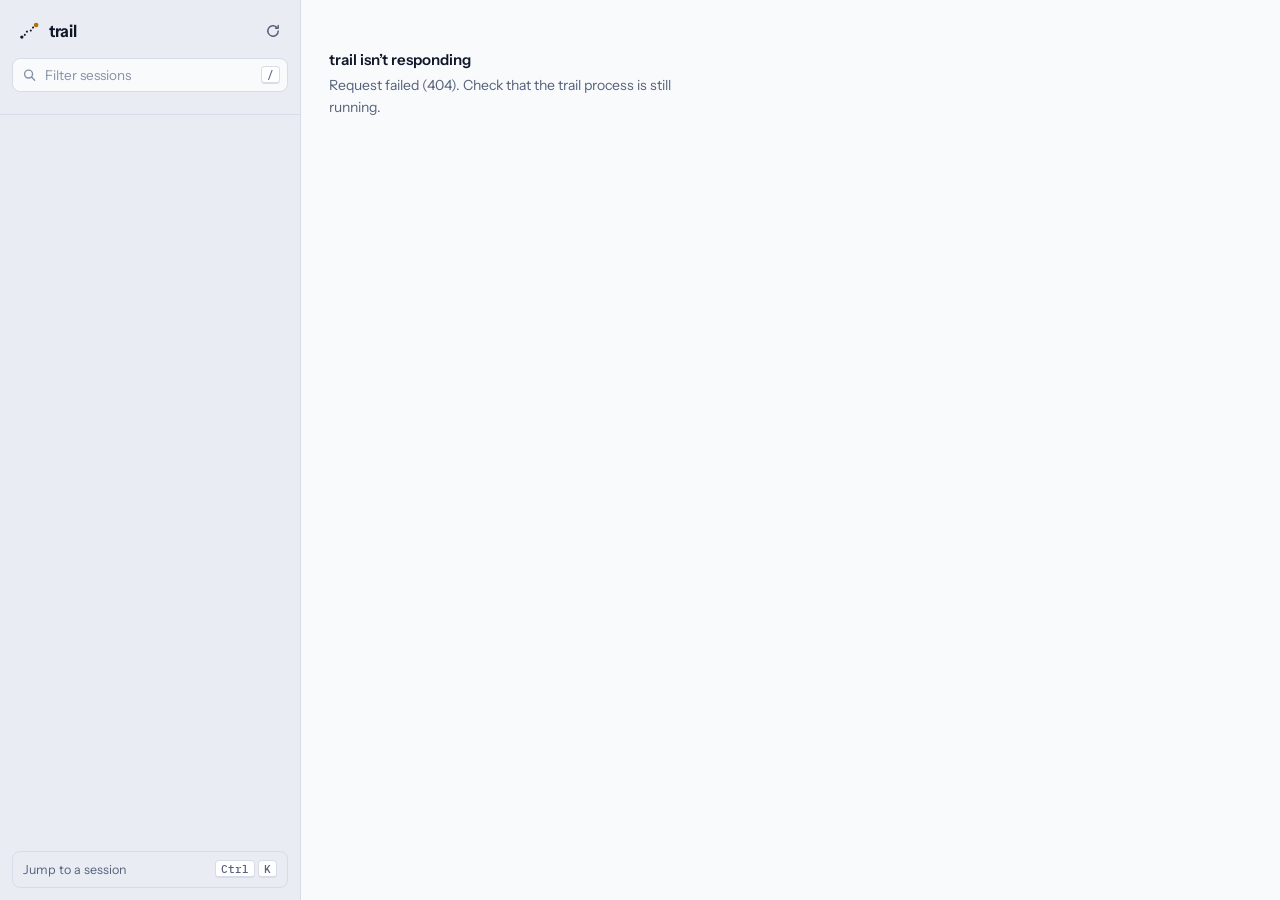
==== web/index.html @ be25f41e "trail: a read-only browser for coding-agent sessions trail finds the session logs Claude Code and Co" ====
<!doctype html>
<html lang="en">
<head>
<meta charset="utf-8">
<meta name="viewport" content="width=device-width, initial-scale=1">
<title>trail</title>
<link rel="icon" href="data:image/svg+xml,%3Csvg xmlns='http://www.w3.org/2000/svg' viewBox='0 0 16 16'%3E%3Crect width='16' height='16' rx='4' fill='%230E1320'/%3E%3Cpath d='M3.5 12c2.5 0 2-4 4.5-4s2-4 4.5-4' fill='none' stroke='%23F2B544' stroke-width='1.8' stroke-linecap='round' stroke-dasharray='0.1 3'/%3E%3Ccircle cx='12.5' cy='4' r='1.6' fill='%23F2B544'/%3E%3C/svg%3E">
<link rel="preload" href="fonts/instrument-sans.woff2" as="font" type="font/woff2" crossorigin>
<link rel="stylesheet" href="style.css">
</head>
<body>
<div class="app" id="app">
  <aside class="side" id="side" aria-label="Sessions by folder">
    <div class="side-head">
      <a class="brand" href="#" aria-label="trail home">
        <svg class="mark" viewBox="0 0 20 20" aria-hidden="true">
          <path class="mark-path" d="M3.5 15.5c3.5 0 2.5-5.5 6.5-5.5s3-5.5 6.5-5.5"/>
          <circle class="mark-dot" cx="16.5" cy="4.5" r="2.1"/>
          <circle class="mark-start" cx="3.5" cy="15.5" r="1.5"/>
        </svg>
        <span>trail</span>
      </a>
      <button class="icon-btn" id="refresh" title="Rescan session folders" aria-label="Rescan session folders">
        <svg viewBox="0 0 16 16" aria-hidden="true"><path d="M13.2 8a5.2 5.2 0 1 1-1.6-3.75M13.2 2.6v2.6h-2.6"/></svg>
      </button>
    </div>
    <div class="search">
      <svg viewBox="0 0 16 16" aria-hidden="true"><circle cx="7" cy="7" r="4.25"/><path d="M10.2 10.2 13.5 13.5"/></svg>
      <input id="q" type="search" placeholder="Filter sessions" autocomplete="off" spellcheck="false" aria-label="Filter sessions by name, prompt, folder or branch">
      <kbd class="kbd" id="q-hint">/</kbd>
    </div>
    <div class="providers" id="providers" role="group" aria-label="Show providers"></div>
    <nav class="tree" id="tree"></nav>
    <button class="side-foot" id="palette-open">
      <span>Jump to a session</span><span class="keys"><kbd class="kbd" id="mod-key">⌘</kbd><kbd class="kbd">K</kbd></span>
    </button>
  </aside>

  <main class="main" id="main">
    <button class="icon-btn menu" id="menu" aria-label="Show folders">
      <svg viewBox="0 0 16 16" aria-hidden="true"><path d="M2.5 4.5h11M2.5 8h11M2.5 11.5h11"/></svg>
    </button>
    <div id="view" class="view"></div>
  </main>
</div>

<div class="palette" id="palette" hidden>
  <div class="palette-box" role="dialog" aria-modal="true" aria-label="Jump to a session">
    <div class="palette-input">
      <svg viewBox="0 0 16 16" aria-hidden="true"><circle cx="7" cy="7" r="4.25"/><path d="M10.2 10.2 13.5 13.5"/></svg>
      <input id="palette-q" placeholder="Search every session by name, prompt or folder" autocomplete="off" spellcheck="false" aria-label="Search sessions" aria-controls="palette-list">
      <kbd class="kbd">esc</kbd>
    </div>
    <div class="palette-list" id="palette-list" role="listbox"></div>
  </div>
</div>

<div class="tip" id="tip" role="tooltip" hidden></div>
<script src="app.js"></script>
</body>
</html>
---- web/style.css ----
/* trail — a map of what your coding agents did.
   One accent: the amber "blaze", used only where something changed or is selected. */

@font-face {
  font-family: "Instrument Sans";
  src: url("fonts/instrument-sans.woff2") format("woff2");
  font-weight: 400 700;
  font-stretch: 75% 100%;
  font-display: swap;
}
@font-face { font-family: "Plex Mono"; src: url("fonts/plex-mono-400.woff2") format("woff2"); font-weight: 400; font-display: swap; }
@font-face { font-family: "Plex Mono"; src: url("fonts/plex-mono-500.woff2") format("woff2"); font-weight: 500 700; font-display: swap; }

:root {
  /* survey paper */
  --bg: #e9edf3;
  --surface: #f9fafc;
  --raised: #ffffff;
  --sunk: #eef1f6;
  --line: #d7dde8;
  --line-soft: #e5e9f0;
  --ink: #0f1729;
  --ink-2: #2b3650;
  --muted: #56627a;
  --faint: #8792a8;
  --blaze: #b26f0e;
  --blaze-ink: #7a4a05;
  --blaze-fill: #fbecc9;
  --blaze-line: #e7b65e;
  --add: #18794e;
  --add-fill: #e3f5ea;
  --add-strong: #c7ebd5;
  --del: #b4232a;
  --del-fill: #fbe9e8;
  --del-strong: #f5cfcd;
  --claude: #7c5cd6;
  --codex: #0b8a8f;
  --hover: rgba(15, 23, 41, .05);
  --select: rgba(178, 111, 14, .11);
  --shadow: 0 1px 2px rgba(15, 23, 41, .06), 0 8px 24px -12px rgba(15, 23, 41, .18);
  --shadow-pop: 0 24px 64px -16px rgba(15, 23, 41, .35), 0 2px 6px rgba(15, 23, 41, .08);
  --scrim: rgba(14, 19, 32, .32);
  color-scheme: light;

  --sans: "Instrument Sans", ui-sans-serif, -apple-system, "Segoe UI", sans-serif;
  --mono: "Plex Mono", ui-monospace, "SF Mono", Menlo, Consolas, monospace;
  --side-w: 300px;
  --r-sm: 5px;
  --r: 8px;
  --r-lg: 12px;
}

@media (prefers-color-scheme: dark) {
  :root {
    /* night survey */
    --bg: #0c111c;
    --surface: #111827;
    --raised: #172033;
    --sunk: #0e1522;
    --line: #232e45;
    --line-soft: #1b2539;
    --ink: #e7ebf3;
    --ink-2: #c3cbdb;
    --muted: #8f9bb3;
    --faint: #5d6984;
    --blaze: #f2b544;
    --blaze-ink: #f7cd7c;
    --blaze-fill: rgba(242, 181, 68, .12);
    --blaze-line: rgba(242, 181, 68, .5);
    --add: #6fd49a;
    --add-fill: rgba(80, 200, 130, .10);
    --add-strong: rgba(80, 200, 130, .22);
    --del: #f58b80;
    --del-fill: rgba(240, 110, 100, .10);
    --del-strong: rgba(240, 110, 100, .22);
    --claude: #a990fa;
    --codex: #3fc8cc;
    --hover: rgba(231, 235, 243, .045);
    --select: rgba(242, 181, 68, .10);
    --shadow: 0 1px 0 rgba(255, 255, 255, .03) inset, 0 8px 24px -12px rgba(0, 0, 0, .6);
    --shadow-pop: 0 32px 80px -16px rgba(0, 0, 0, .7), 0 0 0 1px rgba(255, 255, 255, .06);
    --scrim: rgba(4, 7, 14, .6);
    color-scheme: dark;
  }
}

* { box-sizing: border-box; }
html, body { margin: 0; height: 100%; }
body {
  background: var(--bg);
  color: var(--ink);
  font: 400 14px/1.55 var(--sans);
  font-feature-settings: "ss01", "cv11";
  -webkit-font-smoothing: antialiased;
  -moz-osx-font-smoothing: grayscale;
  text-rendering: optimizeLegibility;
}
button { font: inherit; color: inherit; }
a { color: inherit; text-decoration: none; }
code, pre, kbd, .mono { font-family: var(--mono); }
:focus-visible { outline: 2px solid var(--blaze); outline-offset: 2px; border-radius: var(--r-sm); }
svg { width: 16px; height: 16px; flex: none; fill: none; stroke: currentColor; stroke-width: 1.5; stroke-linecap: round; stroke-linejoin: round; }
[hidden] { display: none !important; }
::selection { background: var(--blaze-fill); }

.kbd {
  display: inline-grid; place-items: center; min-width: 18px; height: 18px; padding: 0 5px;
  border: 1px solid var(--line); border-bottom-width: 2px; border-radius: 4px;
  background: var(--raised); color: var(--muted); font-size: 10.5px; font-weight: 500; line-height: 1;
}

/* ================= layout ================= */
.app { display: grid; grid-template-columns: var(--side-w) minmax(0, 1fr); height: 100vh; height: 100dvh; overflow: hidden; }
.main { position: relative; min-width: 0; min-height: 0; background: var(--surface); border-left: 1px solid var(--line); }
.view { height: 100%; overflow: hidden; }
.icon-btn.menu { display: none; }

/* ================= sidebar ================= */
.side { display: flex; flex-direction: column; min-height: 0; background: var(--bg); }
.side-head { display: flex; align-items: center; justify-content: space-between; padding: 16px 12px 12px 18px; }
.brand { display: inline-flex; align-items: center; gap: 9px; font-size: 17px; font-weight: 650; letter-spacing: -0.02em; font-stretch: 92%; }
.mark { width: 22px; height: 22px; }
.mark-path { stroke: var(--ink); stroke-width: 1.8; stroke-dasharray: 0.1 3.4; }
.mark-dot { fill: var(--blaze); stroke: none; }
.mark-start { fill: var(--ink); stroke: none; }

.icon-btn {
  display: grid; place-items: center; width: 30px; height: 30px; border: 0; border-radius: var(--r-sm);
  background: transparent; color: var(--muted); cursor: pointer; transition: background .12s, color .12s;
}
.icon-btn:hover { background: var(--hover); color: var(--ink); }
.icon-btn.spin svg { animation: spin .8s linear infinite; }
@keyframes spin { to { transform: rotate(360deg); } }

.search { position: relative; margin: 0 12px; }
.search > svg { position: absolute; left: 10px; top: 50%; translate: 0 -50%; color: var(--faint); width: 15px; height: 15px; }
.search input {
  width: 100%; height: 34px; padding: 0 32px 0 32px; border: 1px solid var(--line); border-radius: var(--r);
  background: var(--surface); color: var(--ink); font: inherit; font-size: 13.5px; transition: border-color .12s, box-shadow .12s;
}
.search input::placeholder { color: var(--faint); }
.search input:focus { outline: none; border-color: var(--blaze-line); box-shadow: 0 0 0 3px var(--blaze-fill); }
.search input::-webkit-search-cancel-button { display: none; }
.search .kbd { position: absolute; right: 8px; top: 50%; translate: 0 -50%; }

.providers { display: flex; gap: 6px; padding: 10px 12px 12px; flex-wrap: wrap; border-bottom: 1px solid var(--line); }
.chip {
  display: inline-flex; align-items: center; gap: 7px; height: 26px; padding: 0 10px 0 8px;
  border: 1px solid var(--line); border-radius: 999px; background: transparent; color: var(--muted);
  font-size: 12.5px; cursor: pointer; transition: background .12s, color .12s, border-color .12s;
}
.chip:hover { color: var(--ink); }
.chip[aria-pressed="true"] { background: var(--surface); color: var(--ink); border-color: var(--line); box-shadow: var(--shadow); }
.chip[aria-pressed="false"] .pmark { opacity: .35; }
.chip[disabled] { opacity: .45; cursor: default; box-shadow: none; }
.chip .n { color: var(--faint); font-variant-numeric: tabular-nums; }

/* provider mark: a small rounded square, reads as a badge rather than a status dot */
.pmark { width: 9px; height: 9px; border-radius: 3px; flex: none; background: var(--faint); }
.pmark.claude { background: var(--claude); }
.pmark.codex { background: var(--codex); }

.tree { flex: 1; overflow: auto; padding: 8px 8px 16px; scrollbar-width: thin; }
.group-label { padding: 14px 10px 4px; color: var(--faint); font-size: 12px; font-weight: 500; }
.folder > .folder-row {
  display: flex; align-items: center; gap: 7px; width: 100%; height: 30px; padding: 0 8px; border: 0; border-radius: var(--r-sm);
  background: transparent; text-align: left; cursor: pointer; color: var(--ink);
}
.folder-row:hover { background: var(--hover); }
.folder-row .chev { width: 12px; height: 12px; color: var(--faint); transition: transform .14s ease; }
.folder[aria-expanded="false"] > .folder-row .chev { transform: rotate(-90deg); }
.folder-row .ficon { width: 15px; height: 15px; color: var(--faint); }
.folder-row .name { flex: 1; min-width: 0; overflow: hidden; text-overflow: ellipsis; white-space: nowrap; font-weight: 600; font-size: 13px; letter-spacing: -0.005em; }
.folder-row .name .pre { color: var(--faint); font-weight: 450; }
.folder-row .count { color: var(--faint); font-size: 11.5px; font-variant-numeric: tabular-nums; }
.folder > .kids { position: relative; padding-left: 14px; margin-left: 14px; }
.folder > .kids::before { content: ""; position: absolute; left: 0; top: 2px; bottom: 6px; border-left: 1px dashed var(--line); }
.folder[aria-expanded="false"] > .kids { display: none; }

.sess {
  position: relative; display: grid; grid-template-columns: 9px minmax(0, 1fr) auto; column-gap: 9px; align-items: center;
  width: 100%; padding: 6px 8px; margin: 1px 0; border: 0; border-radius: var(--r-sm); background: transparent; text-align: left; cursor: pointer;
  transition: background .1s;
}
.sess:hover { background: var(--hover); }
.sess[aria-current="true"] { background: var(--select); }
.sess[aria-current="true"]::before { content: ""; position: absolute; left: -15px; top: 50%; width: 7px; height: 7px; translate: 0 -50%; border-radius: 50%; background: var(--blaze); box-shadow: 0 0 0 3px var(--bg); }
.sess .t { overflow: hidden; text-overflow: ellipsis; white-space: nowrap; font-size: 13px; color: var(--ink-2); }
.sess[aria-current="true"] .t { color: var(--ink); font-weight: 550; }
.sess .t.unnamed { color: var(--muted); }
.sess .when { color: var(--faint); font-size: 11.5px; font-variant-numeric: tabular-nums; }
.sess .sub { grid-column: 2 / 4; display: flex; gap: 10px; min-width: 0; color: var(--faint); font-size: 11.5px; line-height: 1.5; }
.sess .sub span { overflow: hidden; text-overflow: ellipsis; white-space: nowrap; }
.sess .sub .edits { color: var(--blaze); flex: none; }
.more { display: block; margin: 2px 0 6px 18px; padding: 3px 8px; border: 0; background: none; color: var(--muted); font-size: 12px; cursor: pointer; border-radius: var(--r-sm); }
.more:hover { color: var(--ink); background: var(--hover); }
.tree .empty { padding: 24px 12px; color: var(--muted); font-size: 13px; }

.side-foot {
  display: flex; align-items: center; justify-content: space-between; margin: 0 12px 12px; padding: 8px 10px;
  border: 1px solid var(--line); border-radius: var(--r); background: transparent; color: var(--muted); font-size: 12.5px; cursor: pointer;
}
.side-foot:hover { color: var(--ink); background: var(--hover); }
.side-foot .keys { display: inline-flex; gap: 3px; }

/* ================= home ================= */
.home { height: 100%; overflow: auto; }
.home-inner { max-width: 880px; padding: 56px 56px 80px; }
.home h1 { margin: 0; font-size: 30px; font-weight: 620; letter-spacing: -0.03em; line-height: 1.15; font-stretch: 94%; }
.home .lede { margin: 10px 0 0; max-width: 72ch; color: var(--muted); font-size: 15px; }
.home h2 { margin: 44px 0 10px; font-size: 14px; font-weight: 600; letter-spacing: -0.005em; color: var(--ink); }
.recent { border: 1px solid var(--line); border-radius: var(--r-lg); background: var(--raised); overflow: hidden; box-shadow: var(--shadow); }
.recent-row {
  display: grid; grid-template-columns: 9px minmax(0, 1fr) auto auto; gap: 4px 14px; align-items: center;
  width: 100%; padding: 13px 16px; border: 0; border-top: 1px solid var(--line-soft); background: transparent; text-align: left; cursor: pointer;
}
.recent-row:first-child { border-top: 0; }
.recent-row:hover { background: var(--hover); }
.recent-row .t { overflow: hidden; text-overflow: ellipsis; white-space: nowrap; font-weight: 550; }
.recent-row .where { grid-column: 2; color: var(--faint); font-size: 12.5px; overflow: hidden; text-overflow: ellipsis; white-space: nowrap; }
.recent-row .edits { color: var(--blaze); font-size: 12.5px; font-variant-numeric: tabular-nums; grid-row: 1 / 3; grid-column: 3; }
.recent-row .edits.none { color: var(--faint); }
.recent-row .when { color: var(--faint); font-size: 12.5px; font-variant-numeric: tabular-nums; grid-row: 1 / 3; grid-column: 4; min-width: 36px; text-align: right; }
.recent-row .pmark { grid-row: 1 / 3; }
.sources { display: grid; gap: 0; border-top: 1px solid var(--line); }
.src { display: grid; grid-template-columns: 9px 110px minmax(0, 1fr) auto; gap: 12px; align-items: center; padding: 11px 2px; border-bottom: 1px solid var(--line); font-size: 13px; }
.src .path { color: var(--muted); font-family: var(--mono); font-size: 12px; overflow: hidden; text-overflow: ellipsis; white-space: nowrap; }
.src .state { color: var(--muted); font-variant-numeric: tabular-nums; }
.src .state.missing { color: var(--faint); }

/* ================= session ================= */
.session { display: grid; grid-template-columns: minmax(0, 1fr); grid-template-rows: auto auto minmax(0, 1fr); height: 100%; }
.s-head { display: grid; grid-template-columns: minmax(0, 1fr) auto; gap: 4px 24px; padding: 22px 28px 14px; }
.s-head .titles { min-width: 0; }
.s-head h1 { margin: 0; font-size: 22px; font-weight: 620; letter-spacing: -0.022em; line-height: 1.25; font-stretch: 95%; overflow-wrap: anywhere; }
.s-head h1.unnamed { font-weight: 550; }
.first-prompt {
  margin: 6px 0 0; max-width: 90ch; color: var(--muted); font-size: 13.5px;
  display: -webkit-box; -webkit-line-clamp: 2; -webkit-box-orient: vertical; overflow: hidden;
}
.meta { display: flex; flex-wrap: wrap; align-items: center; gap: 6px 18px; margin-top: 12px; color: var(--muted); font-size: 12.5px; }
.meta > span { display: inline-flex; align-items: center; gap: 6px; min-width: 0; }
.meta svg { width: 14px; height: 14px; color: var(--faint); }
.meta .prov { color: var(--ink-2); font-weight: 550; }
.meta .cwd { font-family: var(--mono); font-size: 11.5px; max-width: 46ch; overflow: hidden; text-overflow: ellipsis; white-space: nowrap; direction: rtl; }
.meta .cwd bdi { direction: ltr; }
.facts { display: flex; flex-wrap: wrap; gap: 4px 16px; margin-top: 8px; color: var(--muted); font-size: 12.5px; }
.facts b { color: var(--ink-2); font-weight: 600; font-variant-numeric: tabular-nums; }
.facts .bad b { color: var(--del); }
.facts .blz b { color: var(--blaze); }
.actions { display: flex; align-items: flex-start; gap: 8px; }

.btn {
  display: inline-flex; align-items: center; gap: 7px; height: 32px; padding: 0 12px; border: 1px solid var(--line); border-radius: var(--r);
  background: var(--raised); color: var(--ink); font-size: 13px; font-weight: 550; cursor: pointer; white-space: nowrap; box-shadow: var(--shadow);
  transition: border-color .12s, background .12s;
}
.btn:hover { border-color: var(--faint); }
.btn svg { width: 15px; height: 15px; color: var(--muted); }
.btn.done { border-color: var(--add); color: var(--add); }
.btn.done svg { color: var(--add); }

/* ---- the trace: one tick per step, scrubbable ---- */
.trace-wrap { padding: 0 28px 14px; border-bottom: 1px solid var(--line); }
.trace {
  position: relative; height: 34px; border-radius: var(--r); background: var(--sunk); border: 1px solid var(--line-soft);
  cursor: pointer; overflow: hidden; touch-action: none;
}
.trace canvas { position: absolute; inset: 0; z-index: 1; width: 100%; height: 100%; }
.trace .win {
  position: absolute; top: 3px; bottom: 3px; min-width: 6px; border-radius: 5px;
  z-index: 0; border: 1.5px solid var(--blaze-line); background: var(--blaze-fill); pointer-events: none; transition: left .08s linear, width .08s linear;
}
.trace-legend { display: flex; flex-wrap: wrap; gap: 4px 16px; margin-top: 7px; color: var(--faint); font-size: 11.5px; }
.trace-legend span { display: inline-flex; align-items: center; gap: 6px; }
.trace-legend i { display: inline-block; width: 3px; border-radius: 2px; }
.lg-prompt { height: 12px; background: var(--ink); }
.lg-tool { height: 7px; background: var(--faint); }
.lg-edit { height: 10px; background: var(--blaze); }
.lg-err { height: 10px; background: var(--del); }

/* ---- panes ---- */
.panes { display: grid; grid-template-columns: minmax(0, 1fr) minmax(0, 1.05fr); min-height: 0; }
.pane { min-height: 0; overflow: auto; scrollbar-width: thin; }
.pane.log { border-right: 1px solid var(--line); }
.pane-tabs { display: none; }
.pane-head {
  position: sticky; top: 0; z-index: 3; display: flex; align-items: center; gap: 12px; height: 46px; padding: 0 16px 0 20px;
  background: color-mix(in srgb, var(--surface) 88%, transparent); backdrop-filter: blur(10px); -webkit-backdrop-filter: blur(10px);
  border-bottom: 1px solid var(--line-soft);
}
.seg { display: inline-flex; padding: 2px; border-radius: var(--r); background: var(--sunk); border: 1px solid var(--line-soft); }
.seg button {
  height: 26px; padding: 0 11px; border: 0; border-radius: 6px; background: transparent; color: var(--muted);
  font-size: 12.5px; font-weight: 500; cursor: pointer; white-space: nowrap;
}
.seg button:hover { color: var(--ink); }
.seg button[aria-pressed="true"], .seg button[aria-selected="true"] { background: var(--raised); color: var(--ink); box-shadow: var(--shadow); }
.seg .n { margin-left: 5px; color: var(--faint); font-variant-numeric: tabular-nums; }
.pane-head .spacer { flex: 1; }
.pane-head .hint { color: var(--faint); font-size: 12px; white-space: nowrap; }

/* ---- transcript as a trail ---- */
.log-inner { padding: 14px 0 80px; }
.ev { position: relative; display: grid; grid-template-columns: 50px 22px minmax(0, 1fr); padding-right: 24px; }
.ev .time { padding-top: 7px; text-align: right; padding-right: 6px; color: var(--faint); font-size: 11px; font-variant-numeric: tabular-nums; white-space: nowrap; }
.ev .rail { position: relative; }
.ev .rail::before { content: ""; position: absolute; left: 50%; top: 0; bottom: 0; translate: -50% 0; border-left: 1.5px dotted var(--line); }
.ev:first-child .rail::before { top: 14px; }
.ev:last-child .rail::before { bottom: calc(100% - 14px); }
.ev .rail::after {
  content: ""; position: absolute; left: 50%; top: 11px; width: 7px; height: 7px; translate: -50% 0; border-radius: 50%;
  background: var(--surface); border: 1.5px solid var(--faint);
}
.ev.user .rail::after { width: 11px; height: 11px; top: 17px; background: var(--ink); border-color: var(--ink); box-shadow: 0 0 0 3px var(--surface); }
.ev.assistant .rail::after { background: var(--muted); border-color: var(--muted); width: 5px; height: 5px; top: 12px; }
.ev.edit .rail::after { background: var(--blaze); border-color: var(--blaze); width: 9px; height: 9px; top: 10px; box-shadow: 0 0 0 3px var(--surface); }
.ev.err .rail::after { background: var(--del); border-color: var(--del); }
.ev.thinking .rail::after { border-style: dashed; }
.ev.user .time { padding-top: 13px; }
.ev .body { min-width: 0; padding: 4px 0 4px 8px; }
.ev.user .body { padding: 10px 0 6px 8px; }

.prompt {
  position: relative; padding: 11px 14px; border-radius: var(--r-lg); background: var(--raised); border: 1px solid var(--line);
  box-shadow: var(--shadow); font-weight: 500; color: var(--ink);
}
.text { white-space: pre-wrap; overflow-wrap: anywhere; color: var(--ink-2); }
.ev.assistant .text { padding: 3px 0 5px; }
.text pre { margin: 8px 0; padding: 10px 12px; background: var(--sunk); border: 1px solid var(--line-soft); border-radius: var(--r); overflow: auto; white-space: pre; font-size: 12.5px; }
.text code { padding: 1px 4px; background: var(--sunk); border: 1px solid var(--line-soft); border-radius: 4px; font-size: .86em; }
.text pre code { padding: 0; border: 0; background: none; font-size: inherit; }
.sub-label { display: inline-flex; align-items: center; gap: 6px; color: var(--faint); font-size: 11.5px; margin-bottom: 3px; }

details > summary { list-style: none; cursor: pointer; }
details > summary::-webkit-details-marker { display: none; }
details.think > summary { display: inline-flex; align-items: center; gap: 6px; padding: 3px 0; color: var(--faint); font-size: 12.5px; }
details.think > summary:hover { color: var(--muted); }
details.think[open] .text { margin: 4px 0 6px; padding-left: 12px; border-left: 2px solid var(--line); color: var(--muted); font-size: 13px; }
details.think svg, details.tool svg.ic { width: 14px; height: 14px; }

details.tool > summary {
  display: flex; align-items: center; gap: 8px; min-width: 0; height: 28px; padding: 0 8px; margin-left: -8px;
  border-radius: var(--r-sm); font-size: 12.5px; color: var(--muted);
}
details.tool > summary:hover { background: var(--hover); color: var(--ink); }
details.tool svg.ic { color: var(--faint); }
.tn { flex: none; font-weight: 600; color: var(--ink-2); }
.ts { min-width: 0; overflow: hidden; text-overflow: ellipsis; white-space: nowrap; font-family: var(--mono); font-size: 11.5px; color: var(--muted); }
.tool .st { flex: none; margin-left: auto; font-size: 11.5px; }
.tool.err .st { color: var(--del); font-weight: 550; }
.tool .chev2 { width: 12px; height: 12px; color: var(--faint); transition: transform .14s; }
.tool[open] .chev2 { transform: rotate(90deg); }
.io { display: grid; gap: 6px; margin: 4px 0 8px; }
.io pre {
  margin: 0; padding: 9px 11px; max-height: 340px; overflow: auto; background: var(--sunk); border: 1px solid var(--line-soft); border-radius: var(--r);
  white-space: pre-wrap; overflow-wrap: anywhere; font-size: 11.5px; line-height: 1.6; color: var(--ink-2);
}
.io .lbl { color: var(--faint); font-size: 11px; margin: 2px 0 -2px; }
.io .err-out { border-color: color-mix(in srgb, var(--del) 45%, transparent); background: var(--del-fill); }

.links { display: flex; flex-wrap: wrap; gap: 6px; margin: 2px 0 6px; }
.clink {
  display: inline-flex; align-items: center; gap: 8px; height: 26px; padding: 0 9px; max-width: 100%;
  border: 1px solid var(--line); border-radius: 6px; background: var(--raised); font-family: var(--mono); font-size: 11.5px; cursor: pointer;
  transition: border-color .12s, background .12s;
}
.clink:hover { border-color: var(--blaze-line); }
.clink[aria-current="true"] { border-color: var(--blaze); background: var(--blaze-fill); }
.clink .p { overflow: hidden; text-overflow: ellipsis; white-space: nowrap; }
.plus { color: var(--add); font-variant-numeric: tabular-nums; }
.minus { color: var(--del); font-variant-numeric: tabular-nums; }
.flash { animation: flash 1.6s ease-out; }
@keyframes flash { 0%, 30% { box-shadow: 0 0 0 3px var(--blaze-line); } 100% { box-shadow: 0 0 0 3px transparent; } }
.filtered-note { margin: 4px 0 4px 72px; color: var(--faint); font-size: 12px; }

/* ---- files & diffs ---- */
.files { display: grid; padding: 10px 12px 2px; }
.frow {
  display: grid; grid-template-columns: minmax(0, 1fr) auto 44px; align-items: center; gap: 12px; height: 32px; padding: 0 10px;
  border: 0; border-radius: var(--r-sm); background: transparent; text-align: left; cursor: pointer; font-size: 12.5px;
}
.frow:hover { background: var(--hover); }
.frow[aria-pressed="true"] { background: var(--select); }
.frow .fp { min-width: 0; overflow: hidden; text-overflow: ellipsis; white-space: nowrap; font-family: var(--mono); font-size: 12px; }
.frow .fp .dir { color: var(--faint); }
.frow .nums { font-family: var(--mono); font-size: 11.5px; }
.bar5 { display: inline-flex; gap: 2px; }
.bar5 i { width: 7px; height: 7px; border-radius: 2px; background: var(--line); }
.bar5 i.a { background: var(--add); }
.bar5 i.d { background: var(--del); }
.files-note { padding: 4px 22px 0; color: var(--faint); font-size: 12px; }

.changes { padding: 10px 16px 80px; }
.change { margin: 12px 0 18px; border: 1px solid var(--line); border-radius: var(--r-lg); overflow: hidden; background: var(--raised); box-shadow: var(--shadow); }
.change-head { display: flex; align-items: center; gap: 12px; height: 40px; padding: 0 10px 0 14px; border-bottom: 1px solid var(--line-soft); font-size: 12.5px; }
.change-head .p { flex: 1; min-width: 0; font-family: var(--mono); font-size: 12px; overflow: hidden; text-overflow: ellipsis; white-space: nowrap; direction: rtl; text-align: left; }
.op { flex: none; padding: 1px 7px; border-radius: 999px; background: var(--sunk); color: var(--muted); font-size: 11.5px; }
.op.write, .op.add { background: var(--add-fill); color: var(--add); }
.op.delete { background: var(--del-fill); color: var(--del); }
.jump { flex: none; height: 26px; padding: 0 9px; border: 0; border-radius: var(--r-sm); background: none; color: var(--muted); font-size: 12px; cursor: pointer; }
.jump:hover { background: var(--hover); color: var(--ink); }
.hunk + .hunk { border-top: 1px dashed var(--line); }
.diff { margin: 0; font-family: var(--mono); font-size: 12px; line-height: 1.65; overflow-x: auto; }
.diff div { position: relative; min-height: 1.65em; padding: 0 14px 0 34px; white-space: pre; color: var(--ink-2); }
.diff div::before { position: absolute; left: 0; width: 24px; text-align: center; color: var(--faint); }
.diff .a { background: var(--add-fill); }
.diff .a::before { content: "+"; color: var(--add); background: var(--add-strong); }
.diff .d { background: var(--del-fill); }
.diff .d::before { content: "−"; color: var(--del); background: var(--del-strong); }
.diff .more { margin: 6px 0 8px 30px; }
.note { padding: 10px 14px; color: var(--muted); font-size: 12.5px; background: var(--sunk); border-top: 1px solid var(--line-soft); }
.empty-pane { padding: 48px 28px; max-width: 440px; color: var(--muted); }
.empty-pane strong { display: block; margin-bottom: 4px; color: var(--ink); font-weight: 600; font-size: 15px; }
.loading { padding: 48px 28px; color: var(--faint); }

/* ---- commits ---- */
.window { padding: 14px 22px 2px; color: var(--muted); font-size: 12.5px; max-width: 72ch; }
.commit {
  display: grid; grid-template-columns: auto minmax(0, 1fr) auto; gap: 3px 12px; width: 100%; padding: 12px 14px; margin-top: 10px;
  border: 1px solid var(--line); border-radius: var(--r-lg); background: var(--raised); text-align: left; cursor: pointer; box-shadow: var(--shadow);
}
.commit:hover { border-color: var(--faint); }
.commit[aria-expanded="true"] { border-color: var(--blaze-line); border-bottom-left-radius: 0; border-bottom-right-radius: 0; }
.commit .sha { font-family: var(--mono); font-size: 12px; color: var(--blaze); padding-top: 1px; }
.commit .subj { overflow: hidden; text-overflow: ellipsis; white-space: nowrap; font-weight: 550; }
.commit .when { color: var(--faint); font-size: 12px; }
.commit .info { grid-column: 2 / 4; display: flex; align-items: center; gap: 10px; color: var(--muted); font-size: 12px; }
.commit .hit { color: var(--add); }
.commit.dim .subj { color: var(--muted); }
.overlap { display: inline-flex; gap: 2px; }
.overlap i { width: 6px; height: 6px; border-radius: 1.5px; background: var(--line); }
.overlap i.on { background: var(--add); }
.patch { margin-top: -1px; border: 1px solid var(--blaze-line); border-top: 0; border-radius: 0 0 var(--r-lg) var(--r-lg); overflow: hidden; background: var(--raised); }
.patch .diff div { padding-left: 14px; }
.patch .diff div::before { content: none; }
.patch .diff .h { color: var(--blaze); background: var(--sunk); }
.patch .diff .f { font-weight: 500; color: var(--ink); background: var(--sunk); }

/* ================= palette ================= */
.palette { position: fixed; inset: 0; z-index: 50; display: grid; place-items: start center; padding-top: 12vh; background: var(--scrim); backdrop-filter: blur(2px); }
.palette-box { width: min(640px, calc(100vw - 32px)); border: 1px solid var(--line); border-radius: 14px; background: var(--raised); box-shadow: var(--shadow-pop); overflow: hidden; animation: pop .14s ease-out; }
@keyframes pop { from { opacity: 0; transform: translateY(-6px) scale(.985); } }
.palette-input { position: relative; display: flex; align-items: center; gap: 10px; padding: 0 14px; border-bottom: 1px solid var(--line); }
.palette-input svg { color: var(--faint); }
.palette-input input { flex: 1; height: 52px; border: 0; background: transparent; color: var(--ink); font: inherit; font-size: 15.5px; }
.palette-input input:focus { outline: none; }
.palette-input input::placeholder { color: var(--faint); }
.palette-list { max-height: min(420px, 56vh); overflow: auto; padding: 6px; }
.prow {
  display: grid; grid-template-columns: 9px minmax(0, 1fr) auto; gap: 2px 12px; align-items: center; width: 100%; padding: 9px 10px;
  border: 0; border-radius: var(--r); background: transparent; text-align: left; cursor: pointer;
}
.prow[aria-selected="true"] { background: var(--select); }
.prow .t { overflow: hidden; text-overflow: ellipsis; white-space: nowrap; font-weight: 550; font-size: 13.5px; }
.prow .where { grid-column: 2; color: var(--faint); font-size: 12px; overflow: hidden; text-overflow: ellipsis; white-space: nowrap; }
.prow .when { grid-row: 1 / 3; grid-column: 3; color: var(--faint); font-size: 12px; }
.prow .pmark { grid-row: 1 / 3; }
.prow mark { background: none; color: var(--blaze); }
.palette-empty { padding: 28px 16px; color: var(--muted); font-size: 13px; text-align: center; }

.tip {
  position: fixed; z-index: 60; max-width: 340px; padding: 7px 10px; border-radius: var(--r); background: var(--ink); color: var(--surface);
  font-size: 12px; line-height: 1.45; pointer-events: none; box-shadow: var(--shadow-pop);
}
.tip .k { opacity: .65; }

/* ================= responsive ================= */
@media (max-width: 1180px) {
  .panes { grid-template-columns: minmax(0, 1fr); grid-template-rows: auto minmax(0, 1fr); }
  .pane-tabs { display: flex; padding: 8px 20px; border-bottom: 1px solid var(--line-soft); }
  .pane.log { border-right: 0; }
  .panes[data-show="log"] .pane.ch, .panes[data-show="ch"] .pane.log { display: none; }
}
@media (max-width: 820px) {
  .app { grid-template-columns: minmax(0, 1fr); }
  .main { border-left: 0; }
  .side { position: fixed; inset: 0 auto 0 0; z-index: 20; width: min(86vw, var(--side-w)); transform: translateX(-100%); transition: transform .2s ease; border-right: 1px solid var(--line); }
  .app.drawer .side { transform: none; box-shadow: 0 0 0 100vw var(--scrim); }
  .icon-btn.menu { display: grid; position: absolute; top: 14px; left: 12px; z-index: 5; }
  .s-head { grid-template-columns: minmax(0, 1fr); padding: 16px 16px 12px 52px; }
  .s-head h1 { font-size: 19px; }
  .trace-wrap { padding: 0 16px 12px; }
  .trace-legend { display: none; }
  .home-inner { padding: 64px 18px 48px; }
  .home h1 { font-size: 24px; }
  .ev { grid-template-columns: 38px 18px minmax(0, 1fr); padding-right: 14px; }
  .ev .time { font-size: 10px; }
  .pane-head { padding: 0 12px; }
  .pane-head .hint { display: none; }
  .changes { padding: 8px 10px 64px; }
  .src { grid-template-columns: 9px 90px minmax(0, 1fr); }
  .src .state { grid-column: 2 / 4; margin-top: -8px; }
  .side-foot { display: none; }
}
@media (prefers-reduced-motion: reduce) {
  *, *::before, *::after { animation: none !important; transition: none !important; }
}
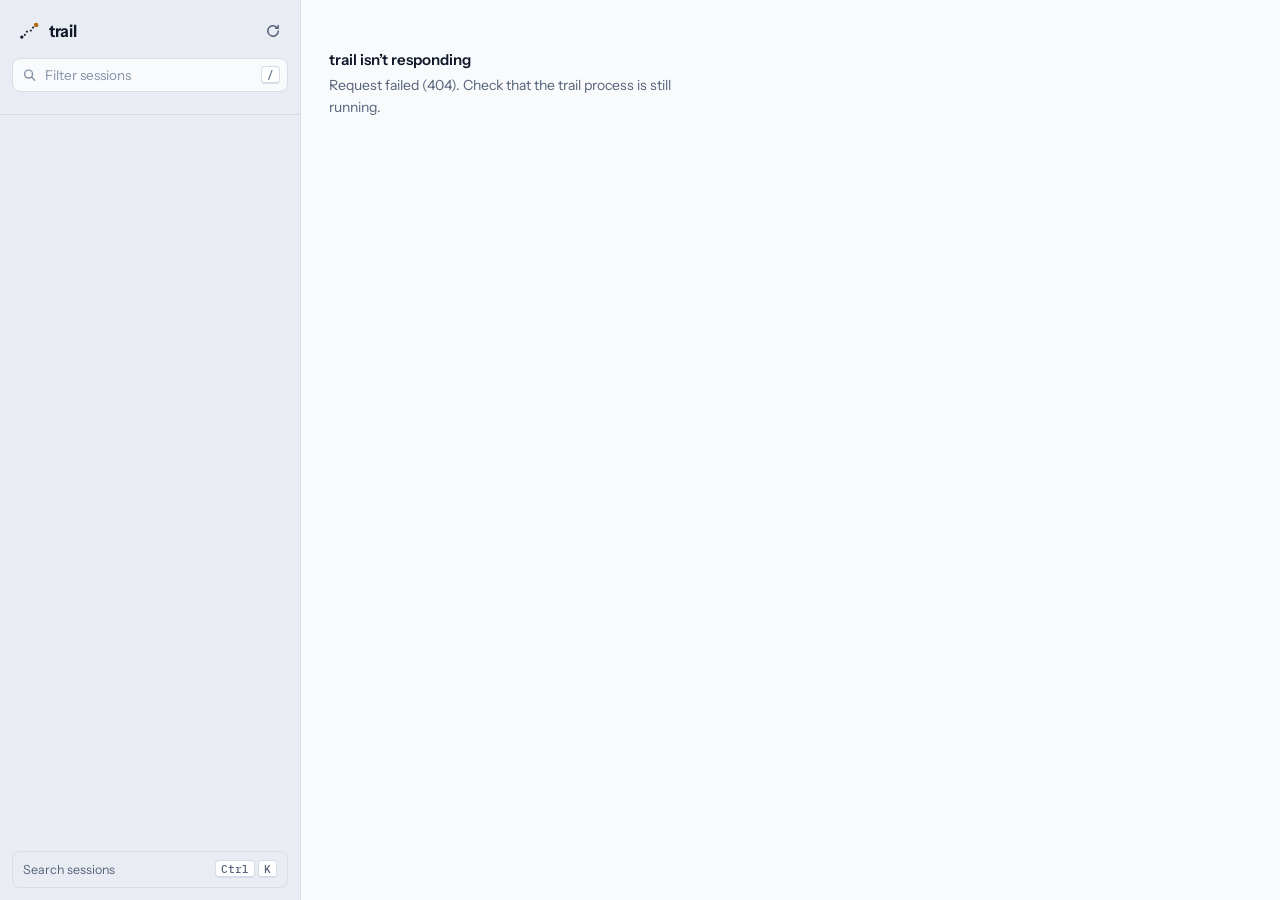
==== commit 1f571bb0: "Add full-text search across transcripts The sidebar filter and the jump palette only matched session" ====
--- a/web/index.html
+++ b/web/index.html
@@ -32,7 +32,7 @@
     <div class="providers" id="providers" role="group" aria-label="Show providers"></div>
     <nav class="tree" id="tree"></nav>
     <button class="side-foot" id="palette-open">
-      <span>Jump to a session</span><span class="keys"><kbd class="kbd" id="mod-key">⌘</kbd><kbd class="kbd">K</kbd></span>
+      <span>Search sessions</span><span class="keys"><kbd class="kbd" id="mod-key">⌘</kbd><kbd class="kbd">K</kbd></span>
     </button>
   </aside>
 
@@ -45,10 +45,10 @@
 </div>
 
 <div class="palette" id="palette" hidden>
-  <div class="palette-box" role="dialog" aria-modal="true" aria-label="Jump to a session">
+  <div class="palette-box" role="dialog" aria-modal="true" aria-label="Search sessions">
     <div class="palette-input">
       <svg viewBox="0 0 16 16" aria-hidden="true"><circle cx="7" cy="7" r="4.25"/><path d="M10.2 10.2 13.5 13.5"/></svg>
-      <input id="palette-q" placeholder="Search every session by name, prompt or folder" autocomplete="off" spellcheck="false" aria-label="Search sessions" aria-controls="palette-list">
+      <input id="palette-q" placeholder="Search sessions and everything said in them" autocomplete="off" spellcheck="false" aria-label="Search sessions" aria-controls="palette-list">
       <kbd class="kbd">esc</kbd>
     </div>
     <div class="palette-list" id="palette-list" role="listbox"></div>
--- a/web/style.css
+++ b/web/style.css
@@ -35,6 +35,7 @@
   --del-strong: #f5cfcd;
   --claude: #7c5cd6;
   --codex: #0b8a8f;
+  --find: #2563c9;
   --hover: rgba(15, 23, 41, .05);
   --select: rgba(178, 111, 14, .11);
   --shadow: 0 1px 2px rgba(15, 23, 41, .06), 0 8px 24px -12px rgba(15, 23, 41, .18);
@@ -75,6 +76,7 @@
     --del-strong: rgba(240, 110, 100, .22);
     --claude: #a990fa;
     --codex: #3fc8cc;
+    --find: #79a8ff;
     --hover: rgba(231, 235, 243, .045);
     --select: rgba(242, 181, 68, .10);
     --shadow: 0 1px 0 rgba(255, 255, 255, .03) inset, 0 8px 24px -12px rgba(0, 0, 0, .6);
@@ -278,6 +280,16 @@
 .lg-tool { height: 7px; background: var(--faint); }
 .lg-edit { height: 10px; background: var(--blaze); }
 .lg-err { height: 10px; background: var(--del); }
+.lg-find { width: 9px !important; height: 3px; background: var(--find); }
+.trace-legend .find { margin-left: auto; gap: 4px; color: var(--muted); }
+.trace-legend .find > span { margin-right: 4px; font-variant-numeric: tabular-nums; }
+.find-btn {
+  display: inline-grid; place-items: center; width: 22px; height: 22px; border: 0; border-radius: var(--r-sm);
+  background: transparent; color: var(--muted); cursor: pointer;
+}
+.find-btn:hover { background: var(--hover); color: var(--ink); }
+.find-btn svg { width: 13px; height: 13px; fill: none; stroke: currentColor; stroke-width: 1.6; stroke-linecap: round; stroke-linejoin: round; }
+.find-btn[data-d="-1"] svg { rotate: 180deg; }
 
 /* ---- panes ---- */
 .panes { display: grid; grid-template-columns: minmax(0, 1fr) minmax(0, 1.05fr); min-height: 0; }
@@ -458,6 +470,23 @@
 .prow .pmark { grid-row: 1 / 3; }
 .prow mark { background: none; color: var(--blaze); }
 .palette-empty { padding: 28px 16px; color: var(--muted); font-size: 13px; text-align: center; }
+.palette-note { padding: 10px 12px 8px; color: var(--faint); font-size: 12px; }
+.palette-group { padding: 10px 10px 4px; color: var(--faint); font-size: 11px; font-weight: 600; letter-spacing: .04em; text-transform: uppercase; }
+.hrow .pmark, .hrow .when { grid-row: 1 / 4; }
+.hrow .snip {
+  grid-column: 2; display: -webkit-box; -webkit-line-clamp: 2; -webkit-box-orient: vertical; overflow: hidden;
+  color: var(--ink-2); font-size: 12.5px; line-height: 1.45; overflow-wrap: anywhere;
+}
+.hrow .snip .k { margin-right: 7px; color: var(--faint); font-size: 11.5px; font-weight: 600; }
+.hrow .snip mark { padding: 0 1px; border-radius: 3px; background: var(--blaze-fill); color: var(--blaze-ink); }
+.hrow .where .sep::before { content: "·"; margin: 0 6px; }
+.deep-search {
+  display: flex; align-items: center; gap: 8px; width: calc(100% - 16px); margin: 6px 8px; padding: 8px 10px;
+  border: 1px dashed var(--line); border-radius: var(--r); background: transparent; color: var(--muted); font-size: 12.5px; text-align: left; cursor: pointer;
+}
+.deep-search:hover { color: var(--ink); border-color: var(--faint); background: var(--hover); }
+.deep-search svg { flex: none; width: 14px; height: 14px; fill: none; stroke: currentColor; stroke-width: 1.5; stroke-linecap: round; }
+.deep-search span { overflow: hidden; text-overflow: ellipsis; white-space: nowrap; }
 
 .tip {
   position: fixed; z-index: 60; max-width: 340px; padding: 7px 10px; border-radius: var(--r); background: var(--ink); color: var(--surface);
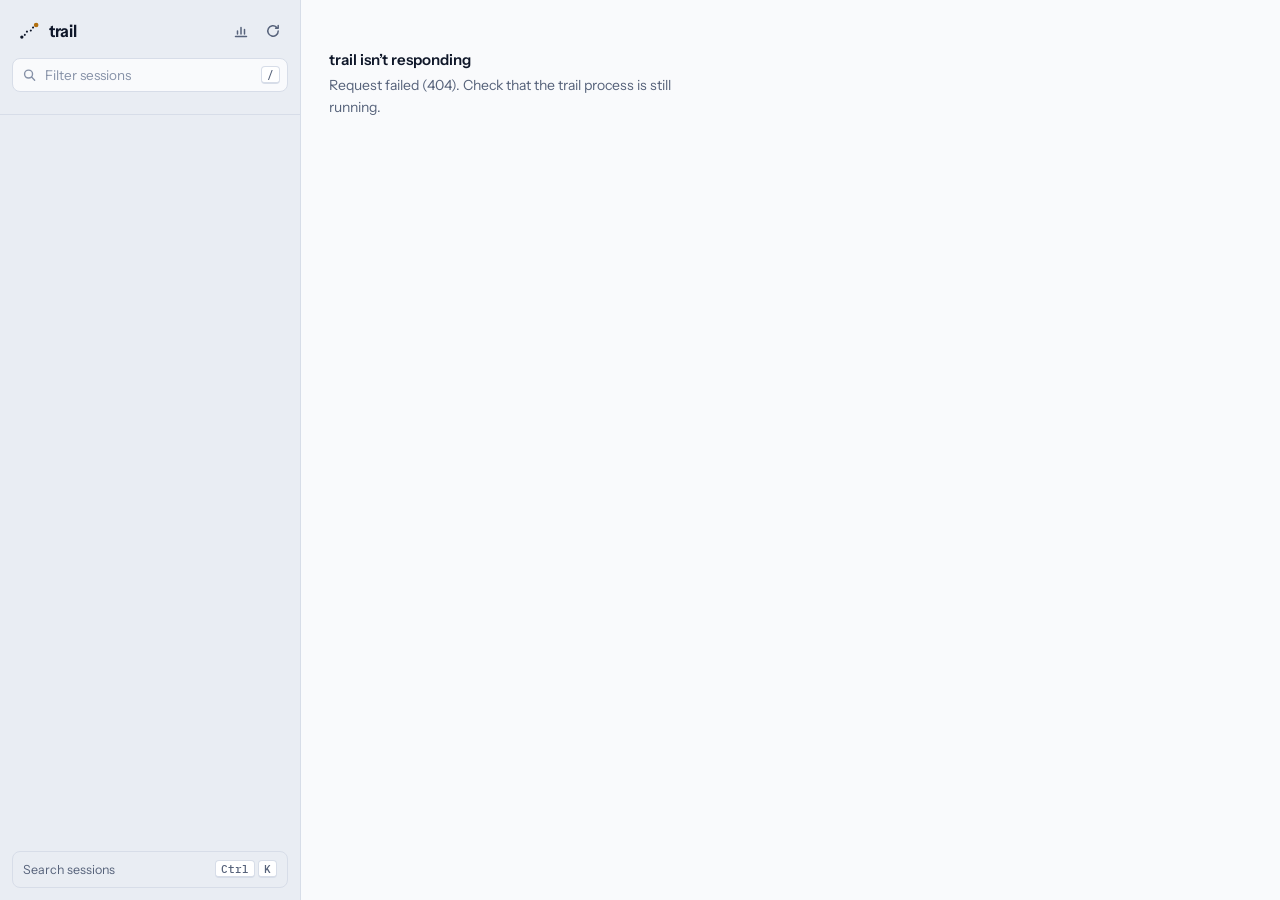
==== commit 55191269: "Add a stats view: sessions per project over time, most edited files, failure rates /api/stats aggreg" ====
--- a/web/index.html
+++ b/web/index.html
@@ -20,9 +20,14 @@
         </svg>
         <span>trail</span>
       </a>
+      <span class="side-tools">
+      <button class="icon-btn" id="stats-open" title="Stats: sessions, files and failures over time" aria-label="Stats">
+        <svg viewBox="0 0 16 16" aria-hidden="true"><path d="M2.5 13.5h11"/><path d="M4.5 11V8M8 11V4.5M11.5 11V6.5"/></svg>
+      </button>
       <button class="icon-btn" id="refresh" title="Rescan session folders" aria-label="Rescan session folders">
         <svg viewBox="0 0 16 16" aria-hidden="true"><path d="M13.2 8a5.2 5.2 0 1 1-1.6-3.75M13.2 2.6v2.6h-2.6"/></svg>
       </button>
+      </span>
     </div>
     <div class="search">
       <svg viewBox="0 0 16 16" aria-hidden="true"><circle cx="7" cy="7" r="4.25"/><path d="M10.2 10.2 13.5 13.5"/></svg>
--- a/web/style.css
+++ b/web/style.css
@@ -35,7 +35,15 @@
   --del-strong: #f5cfcd;
   --claude: #7c5cd6;
   --codex: #0b8a8f;
+  --opencode: #c0407a;
+  --gemini: #6f8a12;
   --find: #2563c9;
+  /* stats: projects are identity, in a fixed, colour-blind-checked order */
+  --series-1: #2a78d6;
+  --series-2: #eb6834;
+  --series-3: #1baf7a;
+  --series-4: #eda100;
+  --series-5: #e87ba4;
   --hover: rgba(15, 23, 41, .05);
   --select: rgba(178, 111, 14, .11);
   --shadow: 0 1px 2px rgba(15, 23, 41, .06), 0 8px 24px -12px rgba(15, 23, 41, .18);
@@ -76,7 +84,14 @@
     --del-strong: rgba(240, 110, 100, .22);
     --claude: #a990fa;
     --codex: #3fc8cc;
+    --opencode: #f07fb0;
+    --gemini: #b5d655;
     --find: #79a8ff;
+    --series-1: #3987e5;
+    --series-2: #d95926;
+    --series-3: #199e70;
+    --series-4: #c98500;
+    --series-5: #d55181;
     --hover: rgba(231, 235, 243, .045);
     --select: rgba(242, 181, 68, .10);
     --shadow: 0 1px 0 rgba(255, 255, 255, .03) inset, 0 8px 24px -12px rgba(0, 0, 0, .6);
@@ -126,6 +141,7 @@
 .mark-dot { fill: var(--blaze); stroke: none; }
 .mark-start { fill: var(--ink); stroke: none; }
 
+.side-tools { display: inline-flex; gap: 2px; }
 .icon-btn {
   display: grid; place-items: center; width: 30px; height: 30px; border: 0; border-radius: var(--r-sm);
   background: transparent; color: var(--muted); cursor: pointer; transition: background .12s, color .12s;
@@ -161,6 +177,8 @@
 .pmark { width: 9px; height: 9px; border-radius: 3px; flex: none; background: var(--faint); }
 .pmark.claude { background: var(--claude); }
 .pmark.codex { background: var(--codex); }
+.pmark.opencode { background: var(--opencode); }
+.pmark.gemini { background: var(--gemini); }
 
 .tree { flex: 1; overflow: auto; padding: 8px 8px 16px; scrollbar-width: thin; }
 .group-label { padding: 14px 10px 4px; color: var(--faint); font-size: 12px; font-weight: 500; }
@@ -230,6 +248,97 @@
 .src .state { color: var(--muted); font-variant-numeric: tabular-nums; }
 .src .state.missing { color: var(--faint); }
 
+.lede-link { color: var(--ink-2); text-decoration: underline; text-decoration-color: var(--line); text-underline-offset: 3px; }
+.lede-link:hover { color: var(--ink); text-decoration-color: currentColor; }
+
+/* ================= stats ================= */
+.stats { height: 100%; overflow: auto; }
+.stats-inner { max-width: 1080px; padding: 40px 48px 80px; }
+.stats-head h1 { margin: 0; font-size: 26px; font-weight: 620; letter-spacing: -0.03em; line-height: 1.15; font-stretch: 94%; }
+.stats-filters { display: flex; flex-wrap: wrap; align-items: center; gap: 10px 14px; margin-top: 16px; }
+.seg { display: inline-flex; padding: 2px; border: 1px solid var(--line); border-radius: var(--r); background: var(--sunk); }
+.seg button { height: 28px; padding: 0 11px; border: 0; border-radius: 6px; background: transparent; color: var(--muted); font-size: 12.5px; cursor: pointer; white-space: nowrap; }
+.seg button:hover { color: var(--ink); }
+.seg button[aria-pressed="true"] { background: var(--raised); color: var(--ink); font-weight: 550; box-shadow: var(--shadow); }
+.select {
+  height: 34px; max-width: 320px; padding: 0 30px 0 10px; border: 1px solid var(--line); border-radius: var(--r); background: var(--raised); color: var(--ink);
+  font: inherit; font-size: 13px; appearance: none; cursor: pointer;
+  background-image: linear-gradient(45deg, transparent 50%, var(--muted) 50%), linear-gradient(135deg, var(--muted) 50%, transparent 50%);
+  background-position: right 14px center, right 10px center; background-size: 4px 4px; background-repeat: no-repeat;
+}
+.stats-agents { color: var(--faint); font-size: 12.5px; }
+.stats-body { margin-top: 22px; transition: opacity .15s; }
+.stats-body.stale { opacity: .55; }
+.stats-note { margin: 0 0 14px; color: var(--muted); font-size: 13px; }
+
+.tiles { display: grid; grid-template-columns: repeat(4, minmax(0, 1fr)); gap: 12px; }
+.tile { display: flex; flex-direction: column; gap: 2px; padding: 14px 16px; border: 1px solid var(--line); border-radius: var(--r-lg); background: var(--raised); box-shadow: var(--shadow); min-width: 0; }
+.tile .label { color: var(--muted); font-size: 12.5px; }
+.tile .value { font-size: 26px; font-weight: 620; letter-spacing: -0.02em; line-height: 1.25; }
+.tile .sub { color: var(--faint); font-size: 12px; font-variant-numeric: tabular-nums; }
+
+.card { margin-top: 14px; padding: 16px 18px 14px; border: 1px solid var(--line); border-radius: var(--r-lg); background: var(--raised); box-shadow: var(--shadow); min-width: 0; }
+.card-head { display: flex; align-items: flex-start; justify-content: space-between; gap: 12px; margin-bottom: 10px; }
+.card h2 { margin: 0; font-size: 14px; font-weight: 600; letter-spacing: -0.005em; }
+.card-sub { margin: 2px 0 0; color: var(--faint); font-size: 12.5px; }
+.card-body { overflow-x: auto; }
+.card-empty { margin: 8px 0; color: var(--muted); font-size: 13px; }
+.card-toggle { flex: none; height: 26px; padding: 0 10px; border: 1px solid var(--line); border-radius: 999px; background: transparent; color: var(--muted); font-size: 12px; cursor: pointer; }
+.card-toggle:hover { color: var(--ink); }
+.card-toggle[aria-pressed="true"] { background: var(--sunk); color: var(--ink); }
+.card-pair { display: grid; grid-template-columns: repeat(2, minmax(0, 1fr)); gap: 14px; }
+.card-pair .card { margin-top: 14px; }
+
+.legend { display: flex; flex-wrap: wrap; gap: 4px 14px; margin: 6px 0 0; padding: 0; list-style: none; color: var(--ink-2); font-size: 12.5px; }
+.legend li { display: inline-flex; align-items: center; gap: 6px; max-width: 220px; overflow: hidden; text-overflow: ellipsis; white-space: nowrap; }
+.key { display: inline-block; width: 10px; height: 10px; border-radius: 3px; flex: none; background: var(--faint); vertical-align: -1px; }
+.s1 { --c: var(--series-1); } .s2 { --c: var(--series-2); } .s3 { --c: var(--series-3); } .s4 { --c: var(--series-4); } .s5 { --c: var(--series-5); }
+.other { --c: var(--faint); }
+.key.s1, .key.s2, .key.s3, .key.s4, .key.s5, .key.other { background: var(--c); }
+
+.chart { display: block; width: 100%; height: auto; overflow: visible; stroke: none; stroke-width: 1; }
+.chart .axis text { fill: var(--faint); font-size: 11px; font-variant-numeric: tabular-nums; }
+.chart .axis .grid { stroke: var(--line-soft); stroke-width: 1; }
+.chart .axis .base { stroke: var(--line); stroke-width: 1; }
+.chart .seg { fill: var(--c); }
+.chart .hit { fill: transparent; }
+.chart .col { outline: none; cursor: default; }
+.chart .col:hover .seg, .chart .col:focus-visible .seg { filter: brightness(1.12); }
+.chart .col:focus-visible .hit { fill: var(--hover); }
+.chart .rate-line { fill: none; stroke: var(--del); stroke-width: 2; stroke-linejoin: round; stroke-linecap: round; }
+.chart .rate-area { fill: var(--del); opacity: .1; }
+.chart .rate-dot { fill: var(--del); stroke: var(--raised); stroke-width: 2; }
+.chart .cross { stroke: var(--muted); stroke-width: 1; }
+.chart .hit:focus { outline: none; }
+.tip-row { display: flex; align-items: center; gap: 6px; }
+.tip-key { width: 10px; height: 2px; border-radius: 1px; background: var(--c); flex: none; }
+
+.bars { margin: 0; padding: 0; list-style: none; }
+.bars li { display: grid; grid-template-columns: minmax(0, 1.3fr) minmax(60px, 1fr) auto; align-items: center; gap: 12px; padding: 5px 0; font-size: 12.5px; }
+.bars .name { display: flex; align-items: center; gap: 7px; min-width: 0; font-family: var(--mono); font-size: 12px; color: var(--ink-2); }
+.bars .name .path { min-width: 0; overflow: hidden; text-overflow: ellipsis; white-space: nowrap; }
+.bars .name .rtl { direction: rtl; text-align: left; }
+.bars .name bdi { direction: ltr; }
+.bars .name .pre { color: var(--faint); }
+.bars .track { height: 8px; border-radius: 0 4px 4px 0; overflow: hidden; background: var(--sunk); }
+.bars .fill { display: block; height: 100%; min-width: 2px; border-radius: 0 4px 4px 0; }
+.bars .fill.edits { background: var(--blaze); }
+.bars .fill.fails { background: var(--del); }
+.bars .few .fill { opacity: .35; }
+.bars .val { color: var(--faint); font-variant-numeric: tabular-nums; white-space: nowrap; min-width: 112px; text-align: right; }
+.bars .val b { color: var(--ink-2); font-weight: 600; }
+
+.table-scroll { max-height: 320px; overflow: auto; }
+.stats-table { width: 100%; border-collapse: collapse; font-size: 12.5px; }
+.stats-table th { position: sticky; top: 0; background: var(--raised); padding: 6px 10px; border-bottom: 1px solid var(--line); color: var(--muted); font-weight: 500; text-align: right; white-space: nowrap; }
+.stats-table td { padding: 7px 10px; border-bottom: 1px solid var(--line-soft); text-align: right; font-variant-numeric: tabular-nums; color: var(--ink-2); white-space: nowrap; }
+.stats-table th:first-child, .stats-table td:first-child { text-align: left; padding-left: 0; }
+.stats-table .cell { display: flex; align-items: center; gap: 8px; max-width: 460px; }
+.stats-table td .proj { overflow: hidden; text-overflow: ellipsis; font-family: var(--mono); font-size: 12px; }
+.stats-table tr[tabindex] { cursor: pointer; }
+.stats-table tbody tr[tabindex]:hover { background: var(--hover); }
+.stats-table tbody tr:last-child td { border-bottom: 0; }
+
 /* ================= session ================= */
 .session { display: grid; grid-template-columns: minmax(0, 1fr); grid-template-rows: auto auto minmax(0, 1fr); height: 100%; }
 .s-head { display: grid; grid-template-columns: minmax(0, 1fr) auto; gap: 4px 24px; padding: 22px 28px 14px; }
@@ -251,6 +360,12 @@
 .facts .bad b { color: var(--del); }
 .facts .blz b { color: var(--blaze); }
 .actions { display: flex; align-items: flex-start; gap: 8px; }
+.live {
+  display: inline-flex; align-items: center; gap: 7px; height: 32px; padding: 0 4px; color: var(--add); font-size: 12.5px; font-weight: 600;
+}
+.live[hidden] { display: none; }
+.live::before { content: ""; width: 8px; height: 8px; border-radius: 50%; background: var(--add); animation: pulse 2s ease-in-out infinite; }
+@keyframes pulse { 50% { opacity: .35; } }
 
 .btn {
   display: inline-flex; align-items: center; gap: 7px; height: 32px; padding: 0 12px; border: 1px solid var(--line); border-radius: var(--r);
@@ -261,6 +376,31 @@
 .btn svg { width: 15px; height: 15px; color: var(--muted); }
 .btn.done { border-color: var(--add); color: var(--add); }
 .btn.done svg { color: var(--add); }
+
+.btn.primary { background: var(--ink); border-color: var(--ink); color: var(--raised); }
+.btn.primary svg { color: var(--raised); }
+.btn.primary:hover { border-color: var(--ink); opacity: .92; }
+
+/* ---- export: the confirm dialog, and the page trail -export writes ---- */
+.dlg {
+  width: min(460px, calc(100vw - 32px)); padding: 22px 22px 18px; border: 1px solid var(--line); border-radius: var(--r-lg);
+  background: var(--raised); color: var(--ink); box-shadow: var(--shadow-pop);
+}
+.dlg::backdrop { background: var(--scrim); }
+.dlg h2 { margin: 0 0 8px; font-size: 16px; font-weight: 620; letter-spacing: -0.01em; }
+.dlg p { margin: 0 0 10px; color: var(--muted); font-size: 13.5px; line-height: 1.5; }
+.dlg .warn { padding: 10px 12px; border: 1px solid var(--blaze-line); border-radius: var(--r); background: var(--blaze-fill); color: var(--blaze-ink); }
+.dlg-actions { display: flex; justify-content: flex-end; gap: 8px; margin-top: 16px; }
+.app.exported { grid-template-columns: minmax(0, 1fr); }
+.find-in { position: relative; display: block; }
+.find-in svg { position: absolute; left: 9px; top: 50%; translate: 0 -50%; width: 14px; height: 14px; color: var(--faint); pointer-events: none; }
+.find-in input {
+  width: 220px; height: 32px; padding: 0 10px 0 30px; border: 1px solid var(--line); border-radius: var(--r);
+  background: var(--surface); color: var(--ink); font: inherit; font-size: 13px;
+}
+.find-in input::placeholder { color: var(--faint); }
+.find-in input:focus { outline: none; border-color: var(--blaze-line); box-shadow: 0 0 0 3px var(--blaze-fill); }
+.exported-on { display: inline-flex; align-items: center; height: 32px; color: var(--faint); font-size: 12.5px; white-space: nowrap; }
 
 /* ---- the trace: one tick per step, scrubbable ---- */
 .trace-wrap { padding: 0 28px 14px; border-bottom: 1px solid var(--line); }
@@ -509,10 +649,18 @@
   .icon-btn.menu { display: grid; position: absolute; top: 14px; left: 12px; z-index: 5; }
   .s-head { grid-template-columns: minmax(0, 1fr); padding: 16px 16px 12px 52px; }
   .s-head h1 { font-size: 19px; }
+  .exported .s-head { padding-left: 16px; }
+  .find-in, .find-in input { width: 100%; }
+  .actions { flex-wrap: wrap; }
+  .exported-on { height: auto; }
   .trace-wrap { padding: 0 16px 12px; }
   .trace-legend { display: none; }
   .home-inner { padding: 64px 18px 48px; }
   .home h1 { font-size: 24px; }
+  .stats-inner { padding: 60px 16px 48px; }
+  .tiles { grid-template-columns: repeat(2, minmax(0, 1fr)); }
+  .card-pair { grid-template-columns: minmax(0, 1fr); }
+  .bars .val { min-width: 100px; }
   .ev { grid-template-columns: 38px 18px minmax(0, 1fr); padding-right: 14px; }
   .ev .time { font-size: 10px; }
   .pane-head { padding: 0 12px; }
